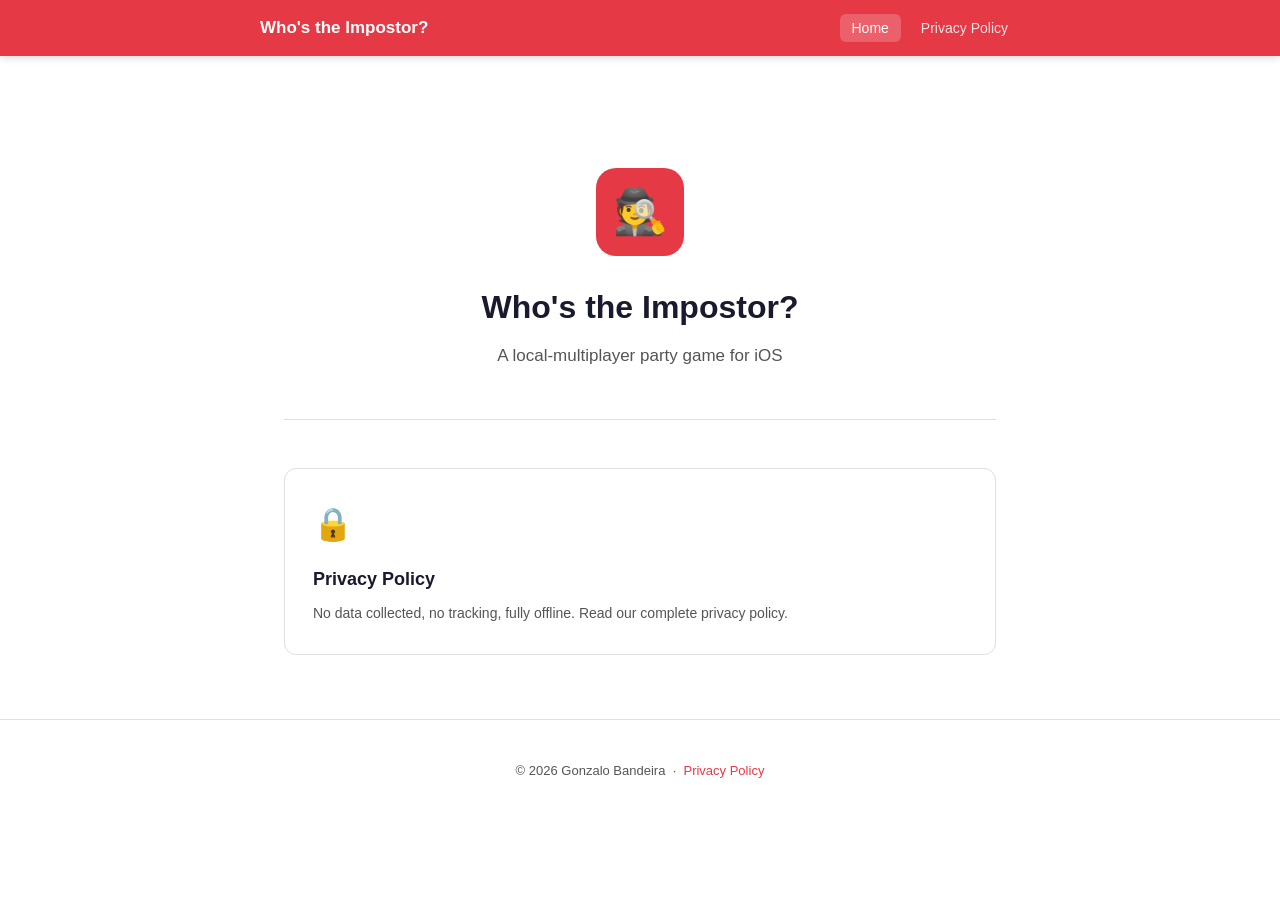
==== docs/index.html @ 729ce061 "Add privacy policy page hosted via GitHub Pages Creates docs/ with privacy.html, index.html, and sty" ====
<!DOCTYPE html>
<html lang="en">
<head>
  <meta charset="UTF-8">
  <meta name="viewport" content="width=device-width, initial-scale=1.0">
  <title>Who's the Impostor? — App Info</title>
  <meta name="description" content="Who's the Impostor? is a fully offline local-multiplayer party game for iOS.">
  <link rel="stylesheet" href="styles.css">
</head>
<body>

<nav>
  <div class="nav-inner">
    <a href="index.html" class="nav-brand">Who's the Impostor?</a>
    <ul>
      <li><a href="index.html" class="active">Home</a></li>
      <li><a href="privacy.html">Privacy Policy</a></li>
    </ul>
  </div>
</nav>

<main>
  <div class="hero">
    <div class="app-icon">🕵️</div>
    <h1>Who's the Impostor?</h1>
    <p class="subtitle">A local-multiplayer party game for iOS</p>
  </div>

  <div class="cards">
    <a href="privacy.html" class="card">
      <div class="card-icon">🔒</div>
      <h2>Privacy Policy</h2>
      <p>No data collected, no tracking, fully offline. Read our complete privacy policy.</p>
    </a>
  </div>
</main>

<footer>
  <p>&copy; 2026 Gonzalo Bandeira &nbsp;·&nbsp; <a href="privacy.html">Privacy Policy</a></p>
</footer>

</body>
</html>
---- docs/styles.css ----
:root {
  --primary: #E63946;
  --primary-dark: #c1121f;
  --text: #1a1a2e;
  --text-muted: #555;
  --bg: #ffffff;
  --bg-secondary: #f8f9fa;
  --border: #e0e0e0;
  --max-width: 760px;
  --font: -apple-system, BlinkMacSystemFont, "Segoe UI", Roboto, Helvetica, Arial, sans-serif;
}

* {
  box-sizing: border-box;
  margin: 0;
  padding: 0;
}

body {
  font-family: var(--font);
  color: var(--text);
  background: var(--bg);
  line-height: 1.7;
  font-size: 16px;
}

/* Navigation */
nav {
  background: var(--primary);
  padding: 0 24px;
  position: sticky;
  top: 0;
  z-index: 100;
  box-shadow: 0 2px 8px rgba(0,0,0,0.15);
}

nav .nav-inner {
  max-width: var(--max-width);
  margin: 0 auto;
  display: flex;
  align-items: center;
  justify-content: space-between;
  height: 56px;
}

nav .nav-brand {
  color: #fff;
  font-weight: 700;
  font-size: 17px;
  text-decoration: none;
}

nav ul {
  list-style: none;
  display: flex;
  gap: 8px;
}

nav ul a {
  color: rgba(255,255,255,0.85);
  text-decoration: none;
  font-size: 14px;
  font-weight: 500;
  padding: 6px 12px;
  border-radius: 6px;
  transition: background 0.15s, color 0.15s;
}

nav ul a:hover,
nav ul a.active {
  background: rgba(255,255,255,0.2);
  color: #fff;
}

/* Layout */
main {
  max-width: var(--max-width);
  margin: 48px auto;
  padding: 0 24px;
}

/* Hero */
.hero {
  text-align: center;
  padding: 64px 0 48px;
  border-bottom: 1px solid var(--border);
  margin-bottom: 48px;
}

.hero .app-icon {
  width: 88px;
  height: 88px;
  border-radius: 20px;
  background: var(--primary);
  display: flex;
  align-items: center;
  justify-content: center;
  margin: 0 auto 24px;
  font-size: 44px;
}

.hero h1 {
  font-size: 32px;
  font-weight: 800;
  color: var(--text);
  margin-bottom: 8px;
}

.hero .subtitle {
  color: var(--text-muted);
  font-size: 17px;
}

/* Cards on index */
.cards {
  display: grid;
  grid-template-columns: repeat(auto-fit, minmax(280px, 1fr));
  gap: 24px;
  margin-top: 40px;
}

.card {
  border: 1px solid var(--border);
  border-radius: 12px;
  padding: 28px;
  text-decoration: none;
  color: var(--text);
  transition: box-shadow 0.15s, border-color 0.15s;
}

.card:hover {
  box-shadow: 0 4px 16px rgba(0,0,0,0.08);
  border-color: var(--primary);
}

.card .card-icon {
  font-size: 32px;
  margin-bottom: 12px;
}

.card h2 {
  font-size: 18px;
  font-weight: 700;
  margin-bottom: 8px;
}

.card p {
  color: var(--text-muted);
  font-size: 14px;
}

/* Page header */
.page-header {
  margin-bottom: 40px;
  padding-bottom: 24px;
  border-bottom: 1px solid var(--border);
}

.page-header h1 {
  font-size: 28px;
  font-weight: 800;
  margin-bottom: 8px;
}

.page-header .meta {
  color: var(--text-muted);
  font-size: 14px;
}

/* Sections */
section {
  margin-bottom: 40px;
}

section h2 {
  font-size: 20px;
  font-weight: 700;
  margin-bottom: 12px;
  color: var(--text);
}

section p {
  color: var(--text-muted);
  margin-bottom: 12px;
}

section p:last-child {
  margin-bottom: 0;
}

/* Highlight box */
.highlight-box {
  background: var(--bg-secondary);
  border-left: 4px solid var(--primary);
  border-radius: 0 8px 8px 0;
  padding: 16px 20px;
  margin: 16px 0;
}

.highlight-box p {
  margin: 0;
  font-weight: 500;
  color: var(--text);
}

/* Footer */
footer {
  text-align: center;
  padding: 40px 24px;
  border-top: 1px solid var(--border);
  color: var(--text-muted);
  font-size: 13px;
  margin-top: 64px;
}

footer a {
  color: var(--primary);
  text-decoration: none;
}

footer a:hover {
  text-decoration: underline;
}

@media (max-width: 600px) {
  .hero h1 { font-size: 26px; }
  nav .nav-brand { font-size: 15px; }
}

@media print {
  nav { display: none; }
  main { margin: 0; }
}
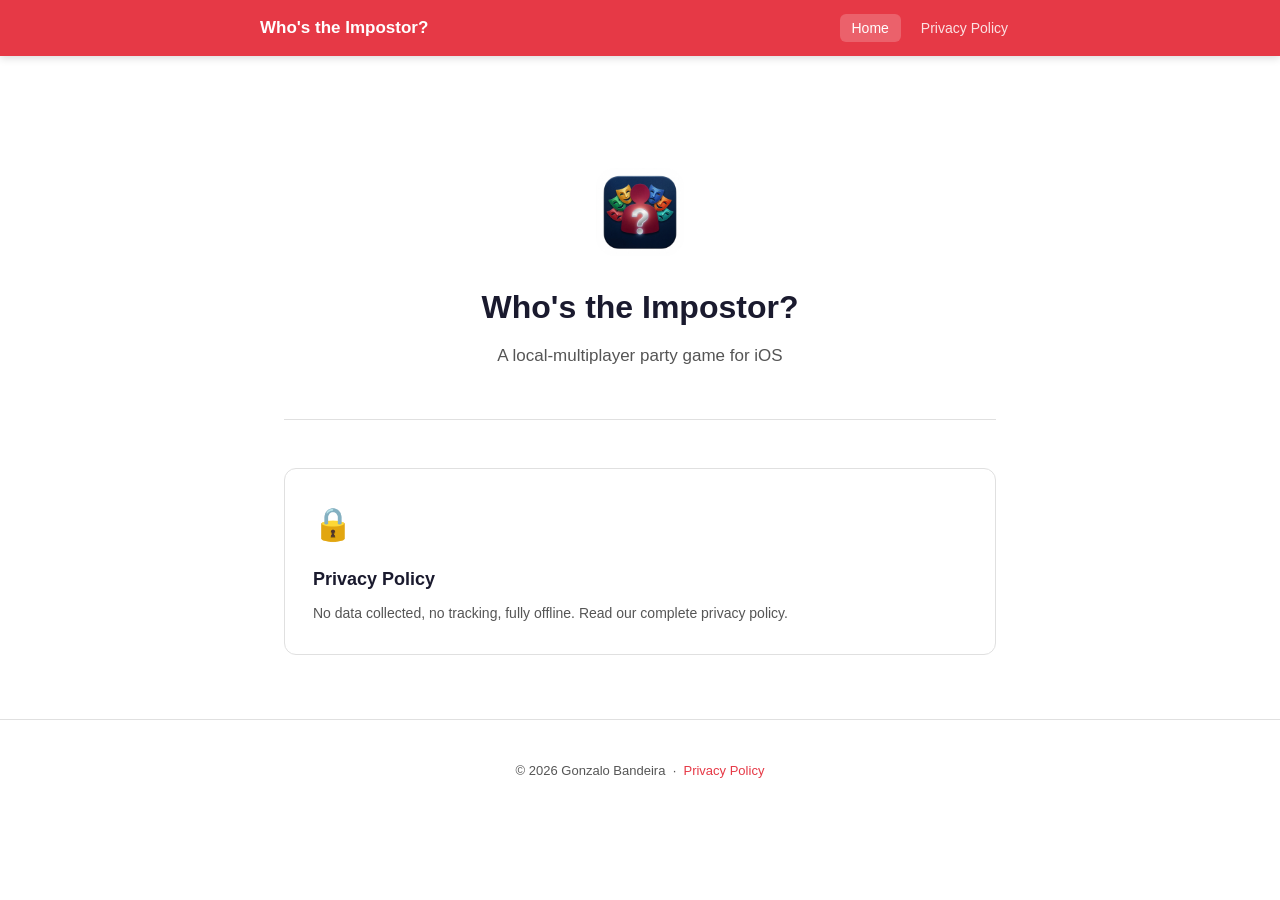
==== commit 9109ff37: "Add app icon and set contact email on privacy page Co-Authored-By: Claude Sonnet 4.6 <noreply@anthro" ====
--- a/docs/index.html
+++ b/docs/index.html
@@ -6,6 +6,7 @@
   <title>Who's the Impostor? — App Info</title>
   <meta name="description" content="Who's the Impostor? is a fully offline local-multiplayer party game for iOS.">
   <link rel="stylesheet" href="styles.css">
+  <link rel="icon" href="icon.png" type="image/png">
 </head>
 <body>
 
@@ -21,7 +22,7 @@
 
 <main>
   <div class="hero">
-    <div class="app-icon">🕵️</div>
+    <div class="app-icon"><img src="icon.png" alt="Who's the Impostor? app icon" style="width:88px;height:88px;border-radius:20px;display:block;"></div>
     <h1>Who's the Impostor?</h1>
     <p class="subtitle">A local-multiplayer party game for iOS</p>
   </div>
--- a/docs/styles.css
+++ b/docs/styles.css
@@ -91,12 +91,12 @@
   width: 88px;
   height: 88px;
   border-radius: 20px;
-  background: var(--primary);
   display: flex;
   align-items: center;
   justify-content: center;
   margin: 0 auto 24px;
   font-size: 44px;
+  overflow: hidden;
 }
 
 .hero h1 {
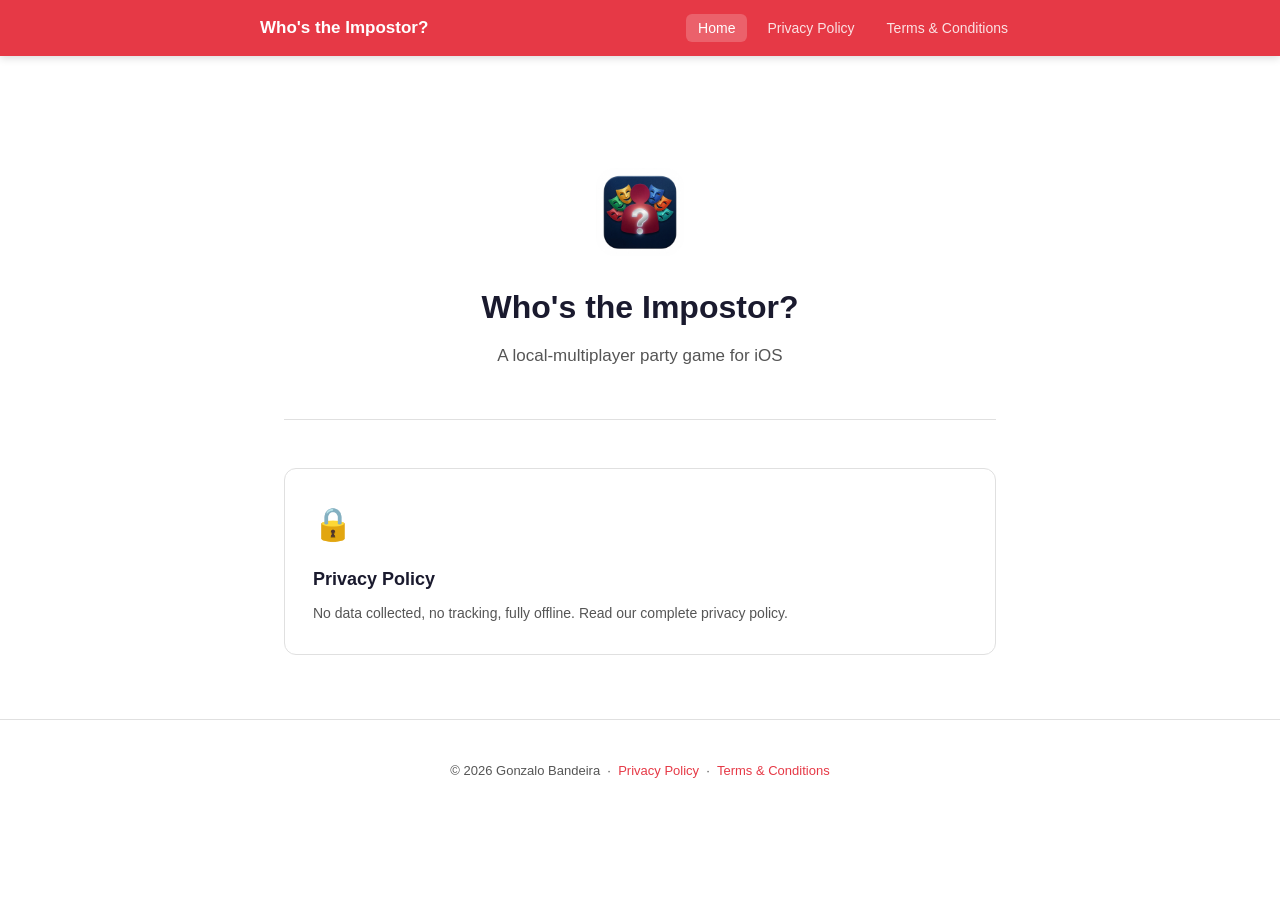
==== commit c1b72a4b: "feat: add Terms & Conditions link to nav, cards, and footer" ====
--- a/docs/index.html
+++ b/docs/index.html
@@ -16,6 +16,7 @@
     <ul>
       <li><a href="index.html" class="active">Home</a></li>
       <li><a href="privacy.html">Privacy Policy</a></li>
+      <li><a href="terms.html">Terms &amp; Conditions</a></li>
     </ul>
   </div>
 </nav>
@@ -37,7 +38,7 @@
 </main>
 
 <footer>
-  <p>&copy; 2026 Gonzalo Bandeira &nbsp;·&nbsp; <a href="privacy.html">Privacy Policy</a></p>
+  <p>&copy; 2026 Gonzalo Bandeira &nbsp;·&nbsp; <a href="privacy.html">Privacy Policy</a> &nbsp;·&nbsp; <a href="terms.html">Terms &amp; Conditions</a></p>
 </footer>
 
 </body>
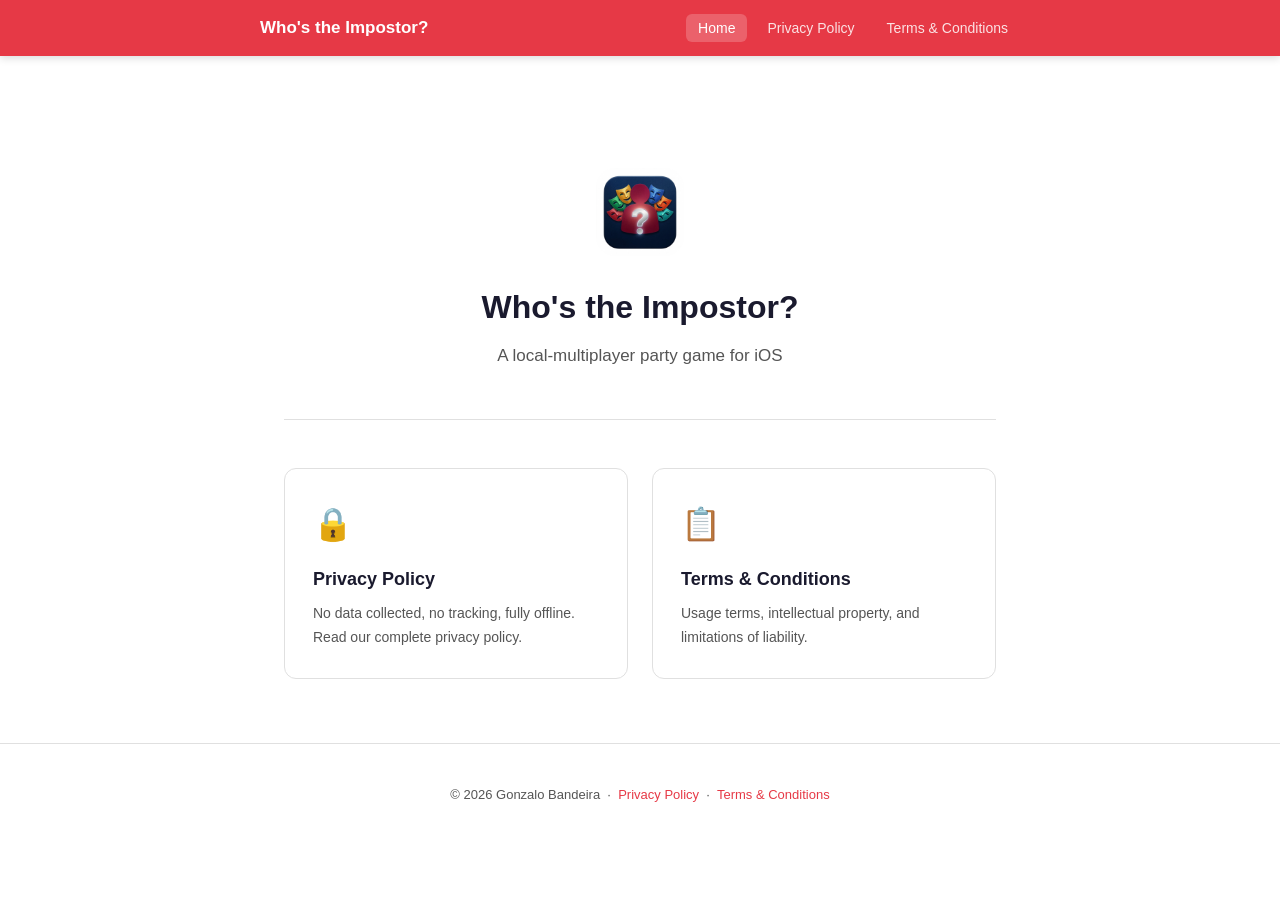
==== commit a66955e3: "feat: add Terms & Conditions card to home page" ====
--- a/docs/index.html
+++ b/docs/index.html
@@ -34,6 +34,12 @@
       <h2>Privacy Policy</h2>
       <p>No data collected, no tracking, fully offline. Read our complete privacy policy.</p>
     </a>
+
+    <a href="terms.html" class="card">
+      <div class="card-icon">📋</div>
+      <h2>Terms &amp; Conditions</h2>
+      <p>Usage terms, intellectual property, and limitations of liability.</p>
+    </a>
   </div>
 </main>
 
@@ -42,4 +48,4 @@
 </footer>
 
 </body>
-</html>
+</html>
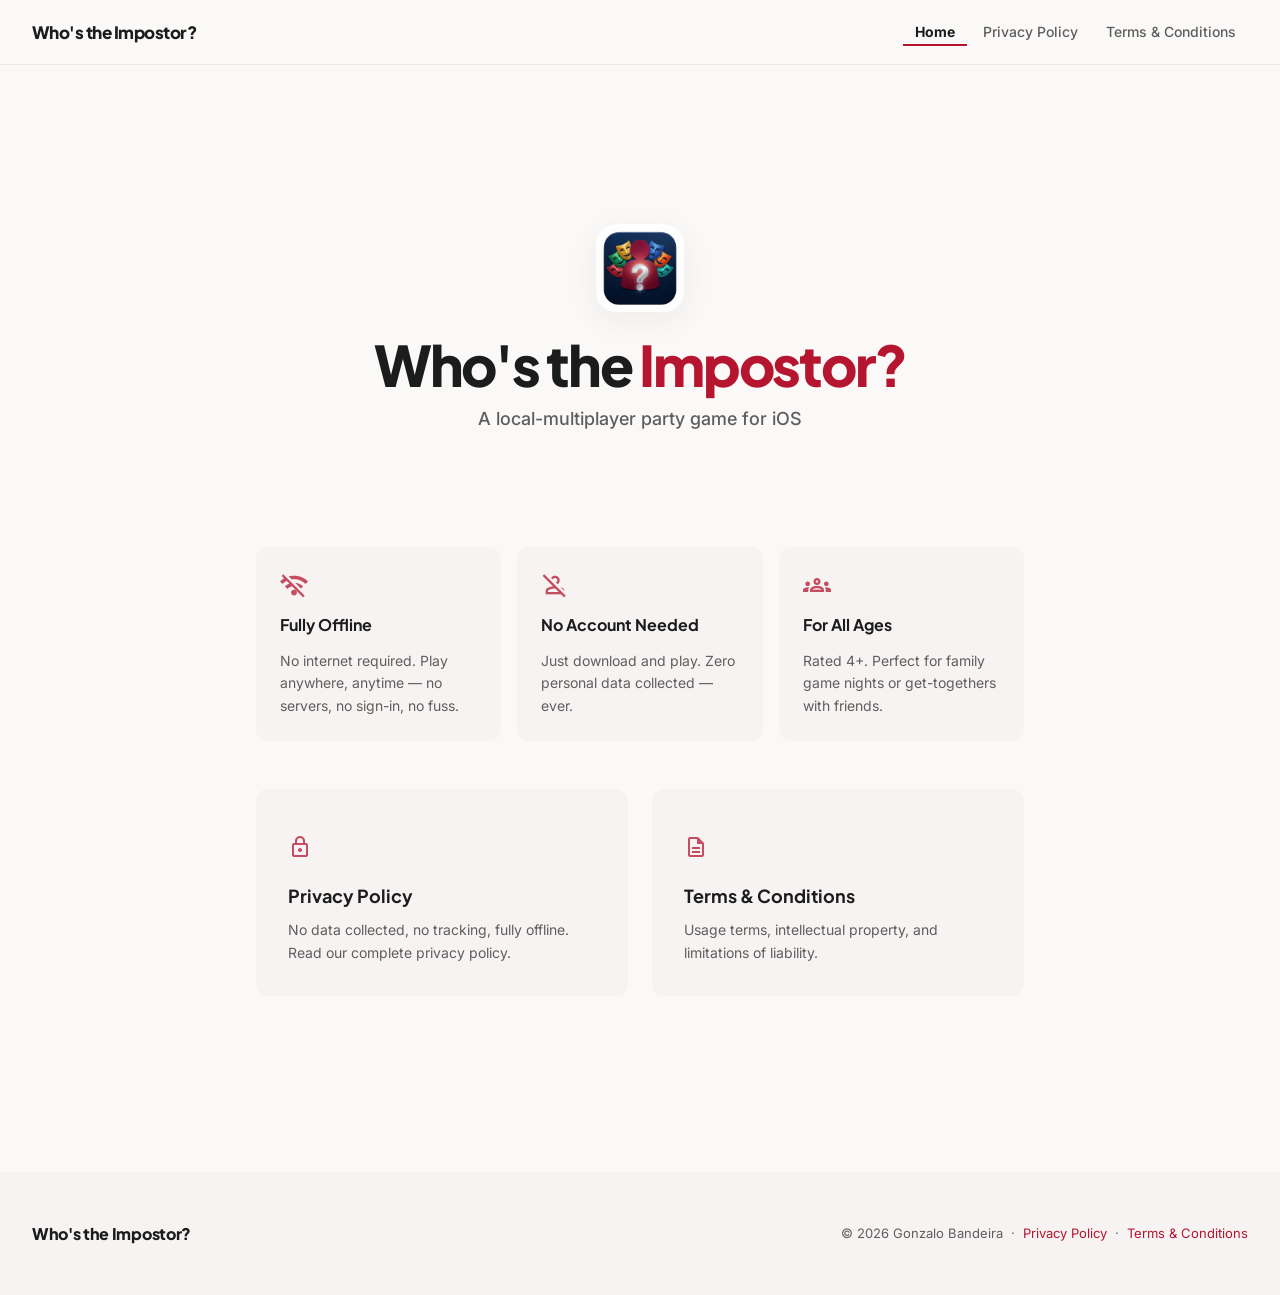
==== commit 81367dde: "Apply Editorial Advocate design system to all pages - Rewrite styles.css with new color palette (pri" ====
--- a/docs/index.html
+++ b/docs/index.html
@@ -5,12 +5,16 @@
   <meta name="viewport" content="width=device-width, initial-scale=1.0">
   <title>Who's the Impostor? — App Info</title>
   <meta name="description" content="Who's the Impostor? is a fully offline local-multiplayer party game for iOS.">
+  <link rel="preconnect" href="https://fonts.googleapis.com">
+  <link rel="preconnect" href="https://fonts.gstatic.com" crossorigin>
+  <link href="https://fonts.googleapis.com/css2?family=Plus+Jakarta+Sans:wght@700;800&family=Inter:wght@400;500;600&display=swap" rel="stylesheet">
+  <link href="https://fonts.googleapis.com/css2?family=Material+Symbols+Outlined:opsz,wght,FILL@24,400,0&display=swap" rel="stylesheet">
   <link rel="stylesheet" href="styles.css">
   <link rel="icon" href="icon.png" type="image/png">
 </head>
 <body>
 
-<nav>
+<nav class="main-nav">
   <div class="nav-inner">
     <a href="index.html" class="nav-brand">Who's the Impostor?</a>
     <ul>
@@ -21,22 +25,46 @@
   </div>
 </nav>
 
-<main>
+<main class="index-main">
   <div class="hero">
-    <div class="app-icon"><img src="icon.png" alt="Who's the Impostor? app icon" style="width:88px;height:88px;border-radius:20px;display:block;"></div>
-    <h1>Who's the Impostor?</h1>
+    <div class="app-icon">
+      <img src="icon.png" alt="Who's the Impostor? app icon" style="width:88px;height:88px;border-radius:20px;display:block;">
+    </div>
+    <h1 class="editorial-headline index-headline">Who's the <span class="text-primary">Impostor?</span></h1>
     <p class="subtitle">A local-multiplayer party game for iOS</p>
+  </div>
+
+  <div class="features">
+    <div class="feature-card">
+      <span class="material-symbols-outlined">wifi_off</span>
+      <h3>Fully Offline</h3>
+      <p>No internet required. Play anywhere, anytime — no servers, no sign-in, no fuss.</p>
+    </div>
+    <div class="feature-card">
+      <span class="material-symbols-outlined">person_off</span>
+      <h3>No Account Needed</h3>
+      <p>Just download and play. Zero personal data collected — ever.</p>
+    </div>
+    <div class="feature-card">
+      <span class="material-symbols-outlined">groups</span>
+      <h3>For All Ages</h3>
+      <p>Rated 4+. Perfect for family game nights or get-togethers with friends.</p>
+    </div>
   </div>
 
   <div class="cards">
     <a href="privacy.html" class="card">
-      <div class="card-icon">🔒</div>
+      <div class="card-icon">
+        <span class="material-symbols-outlined">lock</span>
+      </div>
       <h2>Privacy Policy</h2>
       <p>No data collected, no tracking, fully offline. Read our complete privacy policy.</p>
     </a>
 
     <a href="terms.html" class="card">
-      <div class="card-icon">📋</div>
+      <div class="card-icon">
+        <span class="material-symbols-outlined">description</span>
+      </div>
       <h2>Terms &amp; Conditions</h2>
       <p>Usage terms, intellectual property, and limitations of liability.</p>
     </a>
@@ -44,8 +72,11 @@
 </main>
 
 <footer>
-  <p>&copy; 2026 Gonzalo Bandeira &nbsp;·&nbsp; <a href="privacy.html">Privacy Policy</a> &nbsp;·&nbsp; <a href="terms.html">Terms &amp; Conditions</a></p>
+  <div class="footer-inner">
+    <span class="footer-brand">Who's the Impostor?</span>
+    <p>&copy; 2026 Gonzalo Bandeira &nbsp;·&nbsp; <a href="privacy.html">Privacy Policy</a> &nbsp;·&nbsp; <a href="terms.html">Terms &amp; Conditions</a></p>
+  </div>
 </footer>
 
 </body>
-</html>+</html>
--- a/docs/styles.css
+++ b/docs/styles.css
@@ -1,13 +1,17 @@
 :root {
-  --primary: #E63946;
-  --primary-dark: #c1121f;
-  --text: #1a1a2e;
-  --text-muted: #555;
-  --bg: #ffffff;
-  --bg-secondary: #f8f9fa;
-  --border: #e0e0e0;
-  --max-width: 760px;
-  --font: -apple-system, BlinkMacSystemFont, "Segoe UI", Roboto, Helvetica, Arial, sans-serif;
+  --primary: #b61530;
+  --primary-container: #d93446;
+  --surface: #fbf9f8;
+  --surface-container-low: #f6f3f2;
+  --surface-container: #f0eded;
+  --surface-container-lowest: #ffffff;
+  --surface-container-highest: #e4e2e1;
+  --on-surface: #1b1c1c;
+  --secondary: #5f5e5e;
+  --outline-variant: #e3bebd;
+  --font-headline: "Plus Jakarta Sans", system-ui, sans-serif;
+  --font-body: "Inter", system-ui, sans-serif;
+  --max-width: 88rem;
 }
 
 * {
@@ -17,74 +21,107 @@
 }
 
 body {
-  font-family: var(--font);
-  color: var(--text);
-  background: var(--bg);
+  font-family: var(--font-body);
+  color: var(--on-surface);
+  background: var(--surface);
   line-height: 1.7;
   font-size: 16px;
-}
-
-/* Navigation */
-nav {
-  background: var(--primary);
-  padding: 0 24px;
-  position: sticky;
+  padding-top: 5rem;
+}
+
+/* ---- Navigation ---- */
+.main-nav {
+  background: rgba(251, 249, 248, 0.85);
+  backdrop-filter: blur(16px);
+  -webkit-backdrop-filter: blur(16px);
+  border-bottom: 1px solid rgba(227, 190, 189, 0.3);
+  padding: 0 2rem;
+  position: fixed;
   top: 0;
-  z-index: 100;
-  box-shadow: 0 2px 8px rgba(0,0,0,0.15);
-}
-
-nav .nav-inner {
+  left: 0;
+  right: 0;
+  z-index: 50;
+}
+
+.main-nav .nav-inner {
   max-width: var(--max-width);
   margin: 0 auto;
   display: flex;
   align-items: center;
   justify-content: space-between;
-  height: 56px;
-}
-
-nav .nav-brand {
-  color: #fff;
+  height: 4rem;
+}
+
+.main-nav .nav-brand {
+  color: var(--on-surface);
+  font-family: var(--font-headline);
+  font-weight: 800;
+  font-size: 1.0625rem;
+  text-decoration: none;
+  letter-spacing: -0.03em;
+}
+
+.main-nav ul {
+  list-style: none;
+  display: flex;
+  gap: 0.25rem;
+}
+
+.main-nav ul a {
+  color: var(--secondary);
+  text-decoration: none;
+  font-size: 0.875rem;
+  font-weight: 500;
+  padding: 0.375rem 0.75rem;
+  border-radius: 0.375rem;
+  transition: color 0.15s;
+}
+
+.main-nav ul a:hover {
+  color: var(--on-surface);
+}
+
+.main-nav ul a.active {
+  color: var(--on-surface);
   font-weight: 700;
-  font-size: 17px;
-  text-decoration: none;
-}
-
-nav ul {
-  list-style: none;
-  display: flex;
-  gap: 8px;
-}
-
-nav ul a {
-  color: rgba(255,255,255,0.85);
-  text-decoration: none;
-  font-size: 14px;
-  font-weight: 500;
-  padding: 6px 12px;
-  border-radius: 6px;
-  transition: background 0.15s, color 0.15s;
-}
-
-nav ul a:hover,
-nav ul a.active {
-  background: rgba(255,255,255,0.2);
-  color: #fff;
-}
-
-/* Layout */
+  border-bottom: 2px solid var(--primary);
+  border-radius: 0;
+  padding-bottom: 0.25rem;
+}
+
+/* ---- Layout ---- */
 main {
   max-width: var(--max-width);
-  margin: 48px auto;
-  padding: 0 24px;
-}
-
-/* Hero */
+  margin: 0 auto;
+  padding: 4rem 2rem 6rem;
+}
+
+main.index-main {
+  max-width: 52rem;
+}
+
+/* ---- Editorial Headline ---- */
+.editorial-headline {
+  font-family: var(--font-headline);
+  font-size: clamp(3rem, 7vw, 5.5rem);
+  font-weight: 800;
+  letter-spacing: -0.04em;
+  line-height: 1.0;
+  color: var(--on-surface);
+}
+
+.editorial-headline.index-headline {
+  font-size: clamp(2rem, 5vw, 3.5rem);
+}
+
+.text-primary {
+  color: var(--primary);
+}
+
+/* ---- Hero (index.html) ---- */
 .hero {
   text-align: center;
-  padding: 64px 0 48px;
-  border-bottom: 1px solid var(--border);
-  margin-bottom: 48px;
+  padding: 5rem 0 4rem;
 }
 
 .hero .app-icon {
@@ -94,123 +131,298 @@
   display: flex;
   align-items: center;
   justify-content: center;
-  margin: 0 auto 24px;
-  font-size: 44px;
+  margin: 0 auto 1.5rem;
   overflow: hidden;
-}
-
-.hero h1 {
-  font-size: 32px;
-  font-weight: 800;
-  color: var(--text);
-  margin-bottom: 8px;
+  box-shadow: 0 8px 32px rgba(27, 28, 28, 0.06);
 }
 
 .hero .subtitle {
-  color: var(--text-muted);
-  font-size: 17px;
-}
-
-/* Cards on index */
+  color: var(--secondary);
+  font-size: 1.125rem;
+  font-weight: 500;
+  margin-top: 0.75rem;
+}
+
+.hero-lead {
+  max-width: 36rem;
+  margin: 1.5rem auto 0;
+  padding-left: clamp(1rem, 5vw, 3rem);
+  color: var(--secondary);
+  font-size: 1.0625rem;
+  line-height: 1.7;
+}
+
+/* ---- Feature Grid ---- */
+.features {
+  display: grid;
+  grid-template-columns: repeat(auto-fit, minmax(200px, 1fr));
+  gap: 1rem;
+  margin-top: 3rem;
+}
+
+.feature-card {
+  background: var(--surface-container-low);
+  border-radius: 0.75rem;
+  padding: 1.5rem;
+  display: flex;
+  flex-direction: column;
+  gap: 0.75rem;
+}
+
+.feature-card .material-symbols-outlined {
+  font-size: 1.75rem;
+  color: var(--primary);
+  opacity: 0.75;
+}
+
+.feature-card h3 {
+  font-family: var(--font-headline);
+  font-size: 1rem;
+  font-weight: 700;
+  color: var(--on-surface);
+}
+
+.feature-card p {
+  font-size: 0.875rem;
+  color: var(--secondary);
+  line-height: 1.6;
+}
+
+/* ---- Cards (index.html) ---- */
 .cards {
   display: grid;
   grid-template-columns: repeat(auto-fit, minmax(280px, 1fr));
-  gap: 24px;
-  margin-top: 40px;
+  gap: 1.5rem;
+  margin-top: 3rem;
 }
 
 .card {
-  border: 1px solid var(--border);
-  border-radius: 12px;
-  padding: 28px;
-  text-decoration: none;
-  color: var(--text);
-  transition: box-shadow 0.15s, border-color 0.15s;
+  background: var(--surface-container-low);
+  border-radius: 0.75rem;
+  padding: 2rem;
+  text-decoration: none;
+  color: var(--on-surface);
+  transition: background 0.15s;
+  display: flex;
+  flex-direction: column;
+  gap: 0.5rem;
 }
 
 .card:hover {
-  box-shadow: 0 4px 16px rgba(0,0,0,0.08);
-  border-color: var(--primary);
+  background: var(--surface-container);
 }
 
 .card .card-icon {
-  font-size: 32px;
-  margin-bottom: 12px;
+  font-size: 1.75rem;
+  color: var(--primary);
+  opacity: 0.75;
+  margin-bottom: 0.25rem;
 }
 
 .card h2 {
-  font-size: 18px;
+  font-family: var(--font-headline);
+  font-size: 1.125rem;
   font-weight: 700;
-  margin-bottom: 8px;
+  color: var(--on-surface);
 }
 
 .card p {
-  color: var(--text-muted);
-  font-size: 14px;
-}
-
-/* Page header */
+  color: var(--secondary);
+  font-size: 0.875rem;
+  line-height: 1.6;
+}
+
+/* ---- Privacy page grid ---- */
+.content-grid {
+  display: grid;
+  grid-template-columns: 280px 1fr;
+  gap: 4rem;
+}
+
+
+/* ---- Sidebar ---- */
+.sidebar {
+  padding-bottom: 2rem;
+}
+
+.sidebar-sticky {
+  position: sticky;
+  top: 5.5rem;
+}
+
+.sidebar-label {
+  font-size: 0.6875rem;
+  font-weight: 600;
+  letter-spacing: 0.1em;
+  text-transform: uppercase;
+  color: var(--secondary);
+  margin-bottom: 1rem;
+}
+
+.sidebar-nav {
+  display: flex;
+  flex-direction: column;
+  gap: 0.125rem;
+}
+
+.sidebar-nav a {
+  display: block;
+  padding: 0.375rem 0 0.375rem 1rem;
+  border-left: 2px solid transparent;
+  color: var(--secondary);
+  text-decoration: none;
+  font-size: 0.875rem;
+  line-height: 1.5;
+  transition: color 0.15s, border-color 0.15s;
+  overflow-wrap: break-word;
+}
+
+.sidebar-nav a:hover {
+  color: var(--on-surface);
+  border-left-color: var(--surface-container-highest);
+}
+
+.sidebar-nav a.active {
+  color: var(--on-surface);
+  font-weight: 600;
+  border-left-color: var(--primary);
+}
+
+.sidebar-info {
+  margin-top: 2rem;
+  background: var(--surface-container-low);
+  border-radius: 0.75rem;
+  padding: 1.25rem;
+}
+
+.sidebar-info .material-symbols-outlined {
+  font-size: 2rem;
+  color: var(--primary);
+  opacity: 0.2;
+  display: block;
+  margin-bottom: 0.75rem;
+}
+
+.sidebar-info p {
+  font-size: 0.75rem;
+  color: var(--secondary);
+  line-height: 1.6;
+}
+
+.sidebar-info strong {
+  color: var(--on-surface);
+}
+
+/* ---- Page header (privacy.html) ---- */
 .page-header {
-  margin-bottom: 40px;
-  padding-bottom: 24px;
-  border-bottom: 1px solid var(--border);
-}
-
-.page-header h1 {
-  font-size: 28px;
-  font-weight: 800;
-  margin-bottom: 8px;
+  margin-bottom: 3rem;
 }
 
 .page-header .meta {
-  color: var(--text-muted);
-  font-size: 14px;
-}
-
-/* Sections */
+  color: var(--secondary);
+  font-size: 0.875rem;
+  margin-top: 0.75rem;
+}
+
+/* ---- Highlight box (TL;DR) ---- */
+.highlight-box {
+  background: var(--surface-container-lowest);
+  border-left: 4px solid rgba(182, 21, 48, 0.2);
+  border-radius: 0 0.75rem 0.75rem 0;
+  padding: 1.25rem 1.5rem;
+  margin-bottom: 3rem;
+}
+
+.highlight-box p {
+  font-weight: 500;
+  color: var(--on-surface);
+  font-size: 0.9375rem;
+  line-height: 1.7;
+}
+
+/* ---- Legal cards (privacy sections) ---- */
+.legal-card {
+  background: var(--surface-container-low);
+  border-radius: 0.75rem;
+  padding: 2rem;
+}
+
 section {
-  margin-bottom: 40px;
+  margin-bottom: 3.5rem;
 }
 
 section h2 {
-  font-size: 20px;
+  font-family: var(--font-headline);
+  font-size: 1.375rem;
   font-weight: 700;
-  margin-bottom: 12px;
-  color: var(--text);
+  color: var(--on-surface);
+  margin-bottom: 1rem;
 }
 
 section p {
-  color: var(--text-muted);
-  margin-bottom: 12px;
+  color: var(--secondary);
+  font-size: 0.9375rem;
+  line-height: 1.7;
+  margin-bottom: 0.75rem;
 }
 
 section p:last-child {
   margin-bottom: 0;
 }
 
-/* Highlight box */
-.highlight-box {
-  background: var(--bg-secondary);
-  border-left: 4px solid var(--primary);
-  border-radius: 0 8px 8px 0;
-  padding: 16px 20px;
-  margin: 16px 0;
-}
-
-.highlight-box p {
-  margin: 0;
-  font-weight: 500;
-  color: var(--text);
-}
-
-/* Footer */
+section a {
+  color: var(--primary);
+  text-decoration: none;
+}
+
+section a:hover {
+  text-decoration: underline;
+}
+
+/* ---- Privacy list ---- */
+.privacy-list {
+  list-style: none;
+  padding: 0;
+  display: flex;
+  flex-direction: column;
+  gap: 0.5rem;
+  color: var(--secondary);
+  font-size: 0.9375rem;
+  line-height: 1.7;
+}
+
+.privacy-list li::before {
+  content: "—";
+  color: var(--primary);
+  margin-right: 0.5rem;
+  opacity: 0.6;
+}
+
+/* ---- Footer ---- */
 footer {
-  text-align: center;
-  padding: 40px 24px;
-  border-top: 1px solid var(--border);
-  color: var(--text-muted);
-  font-size: 13px;
-  margin-top: 64px;
+  background: var(--surface-container-low);
+  padding: 3rem 2rem;
+  color: var(--secondary);
+  font-size: 0.8125rem;
+  margin-top: 5rem;
+}
+
+footer .footer-inner {
+  max-width: var(--max-width);
+  margin: 0 auto;
+  display: flex;
+  align-items: center;
+  justify-content: space-between;
+  gap: 1rem;
+  flex-wrap: wrap;
+}
+
+footer .footer-brand {
+  font-family: var(--font-headline);
+  font-weight: 800;
+  font-size: 1rem;
+  color: var(--on-surface);
+  letter-spacing: -0.02em;
 }
 
 footer a {
@@ -222,12 +434,44 @@
   text-decoration: underline;
 }
 
+/* ---- Material Symbols utility ---- */
+.material-symbols-outlined {
+  font-variation-settings: 'FILL' 0, 'wght' 400, 'GRAD' 0, 'opsz' 24;
+  vertical-align: middle;
+  user-select: none;
+}
+
+/* ---- Responsive ---- */
+@media (max-width: 768px) {
+  .content-grid {
+    grid-template-columns: 1fr;
+  }
+  .sidebar {
+    display: none;
+  }
+  .features {
+    grid-template-columns: 1fr;
+  }
+}
+
 @media (max-width: 600px) {
-  .hero h1 { font-size: 26px; }
-  nav .nav-brand { font-size: 15px; }
+  main {
+    padding: 2.5rem 1.25rem 4rem;
+  }
+  .legal-card {
+    padding: 1.25rem;
+  }
+  .hero {
+    padding: 3rem 0 2.5rem;
+  }
+  footer .footer-inner {
+    flex-direction: column;
+    text-align: center;
+  }
 }
 
 @media print {
   nav { display: none; }
+  body { padding-top: 0; }
   main { margin: 0; }
 }
